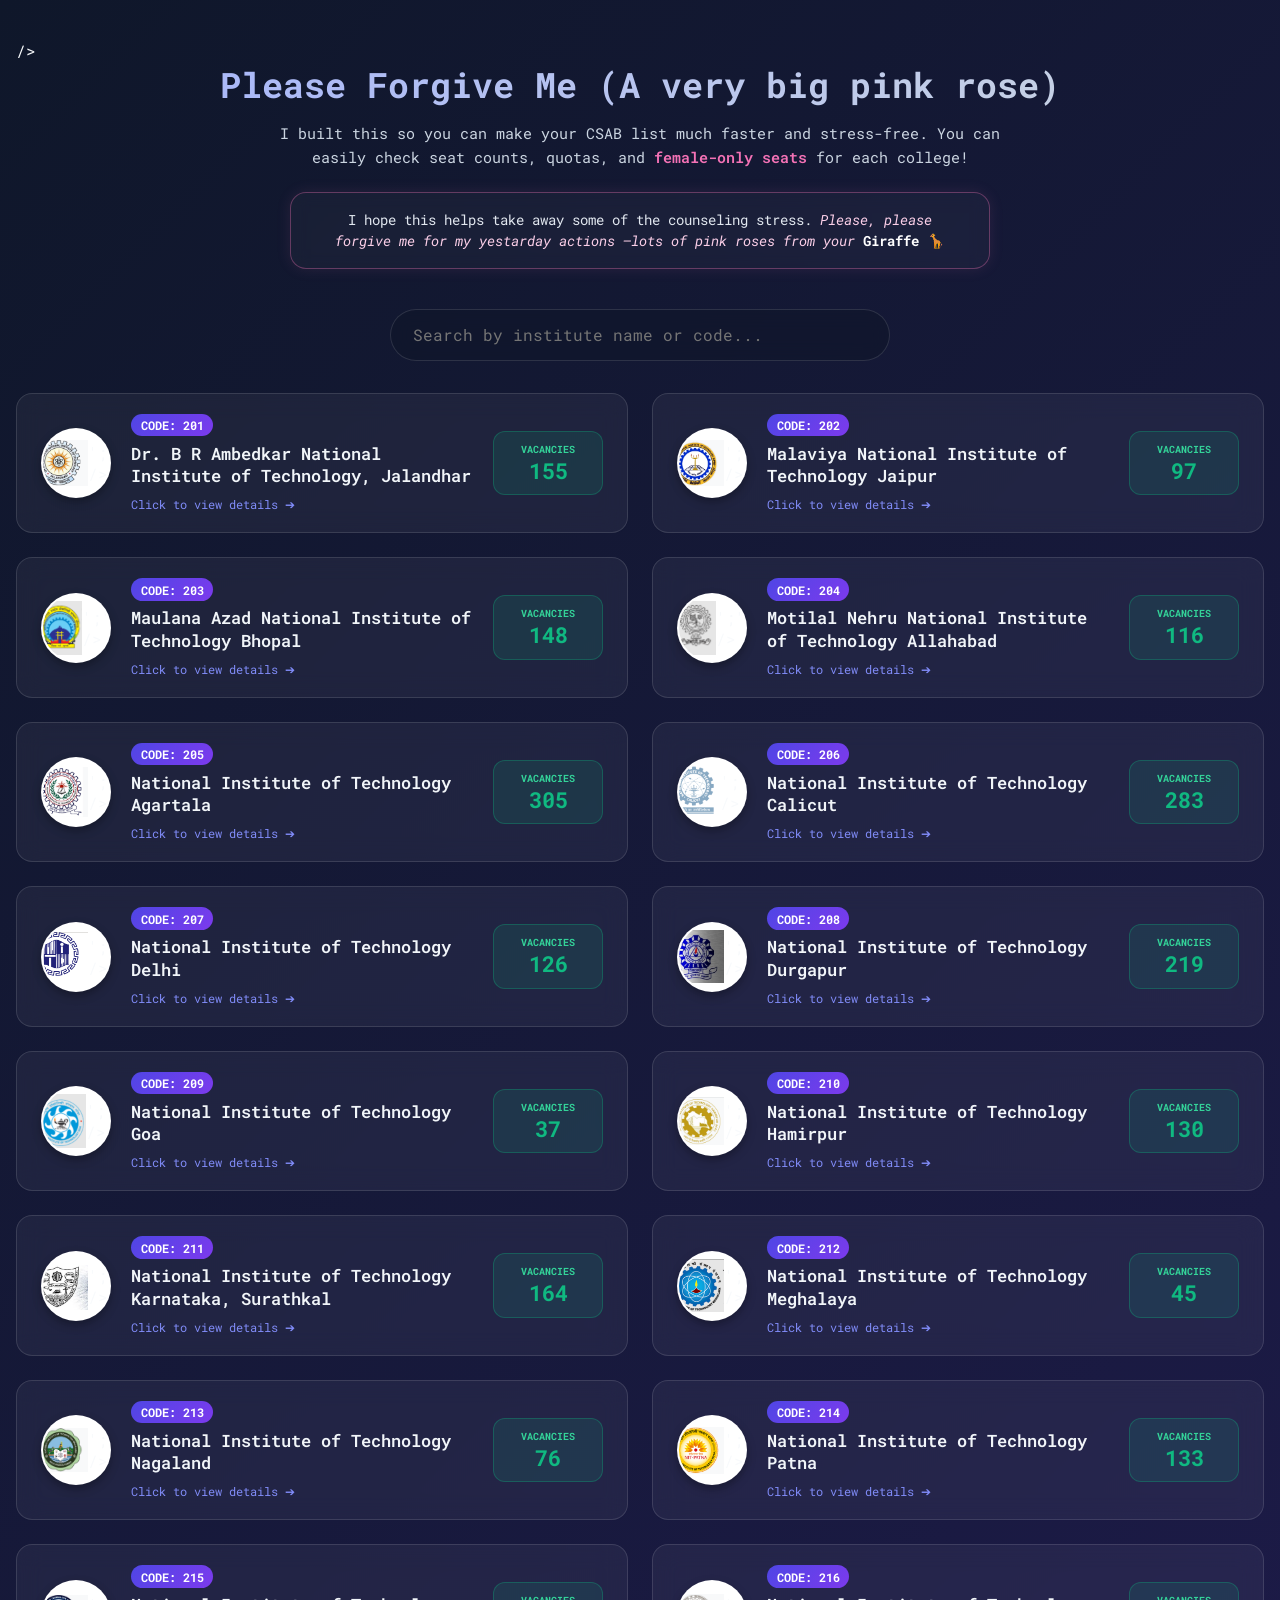
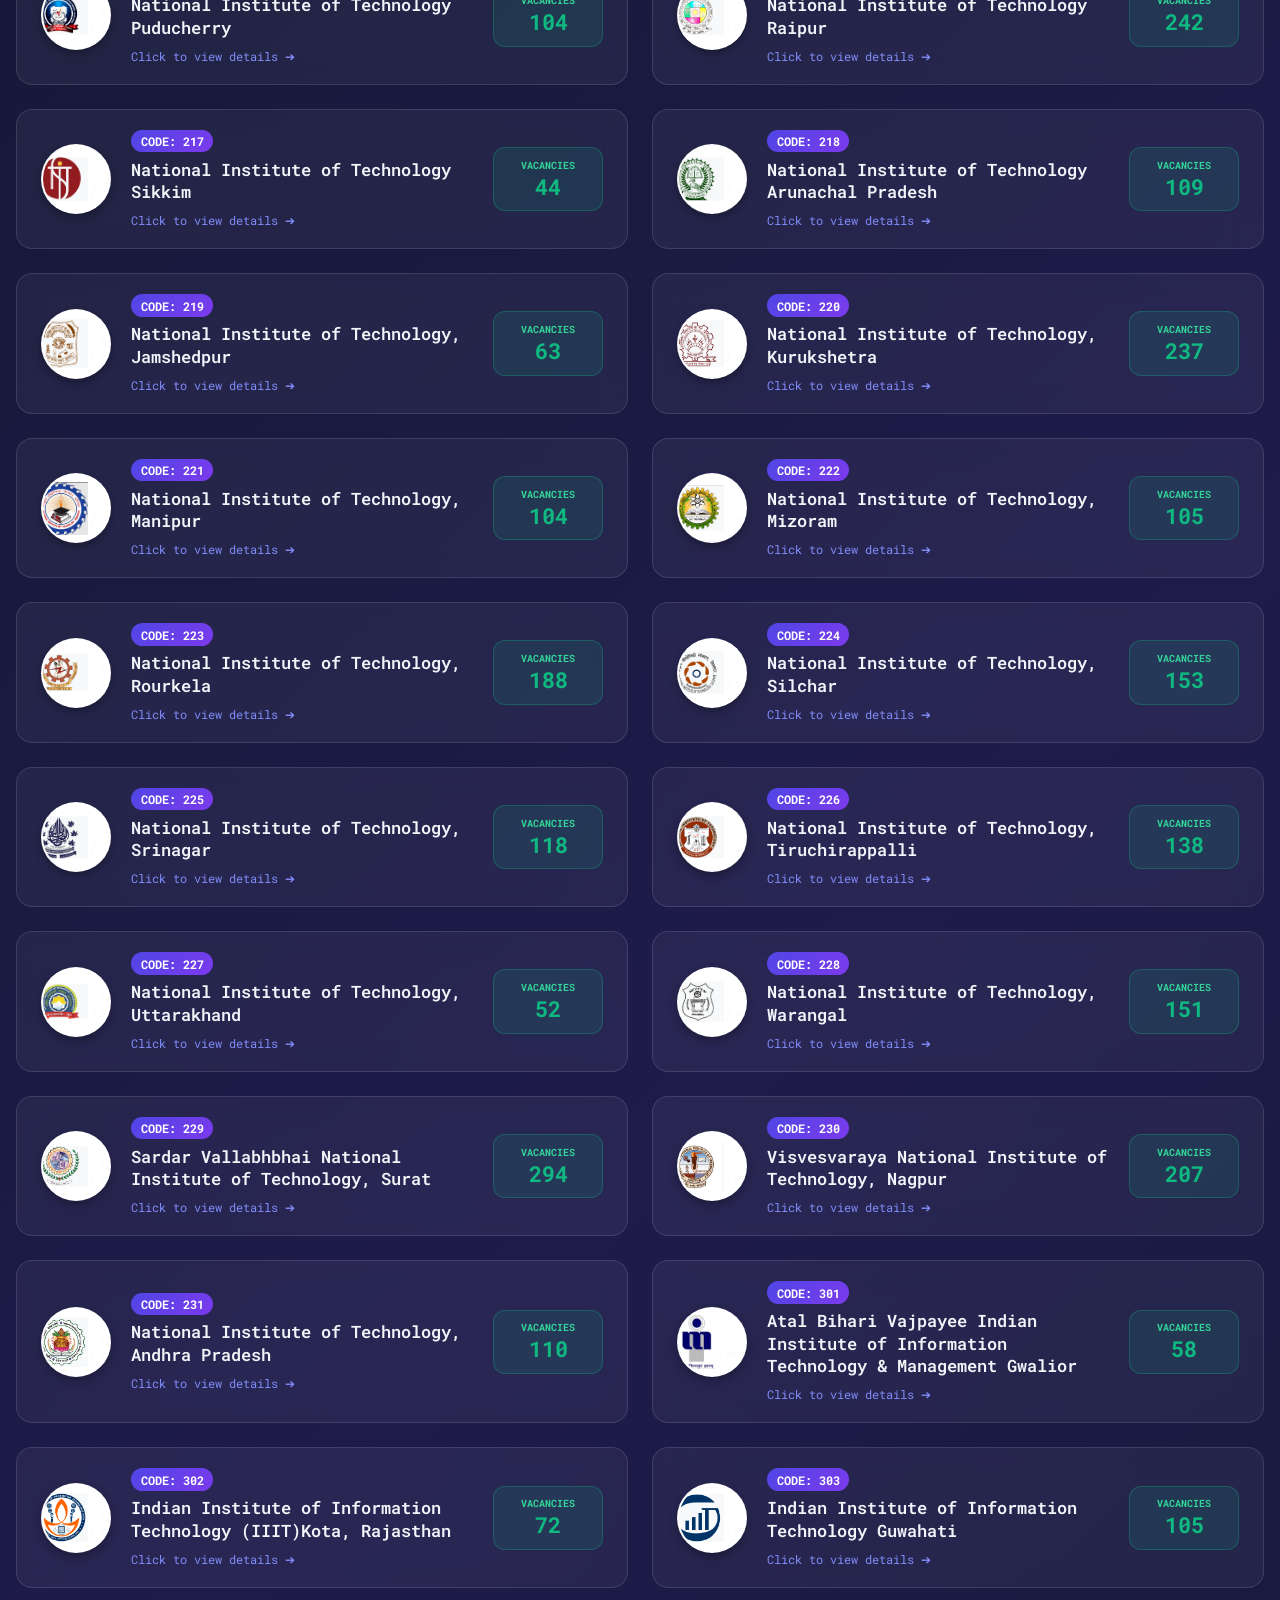
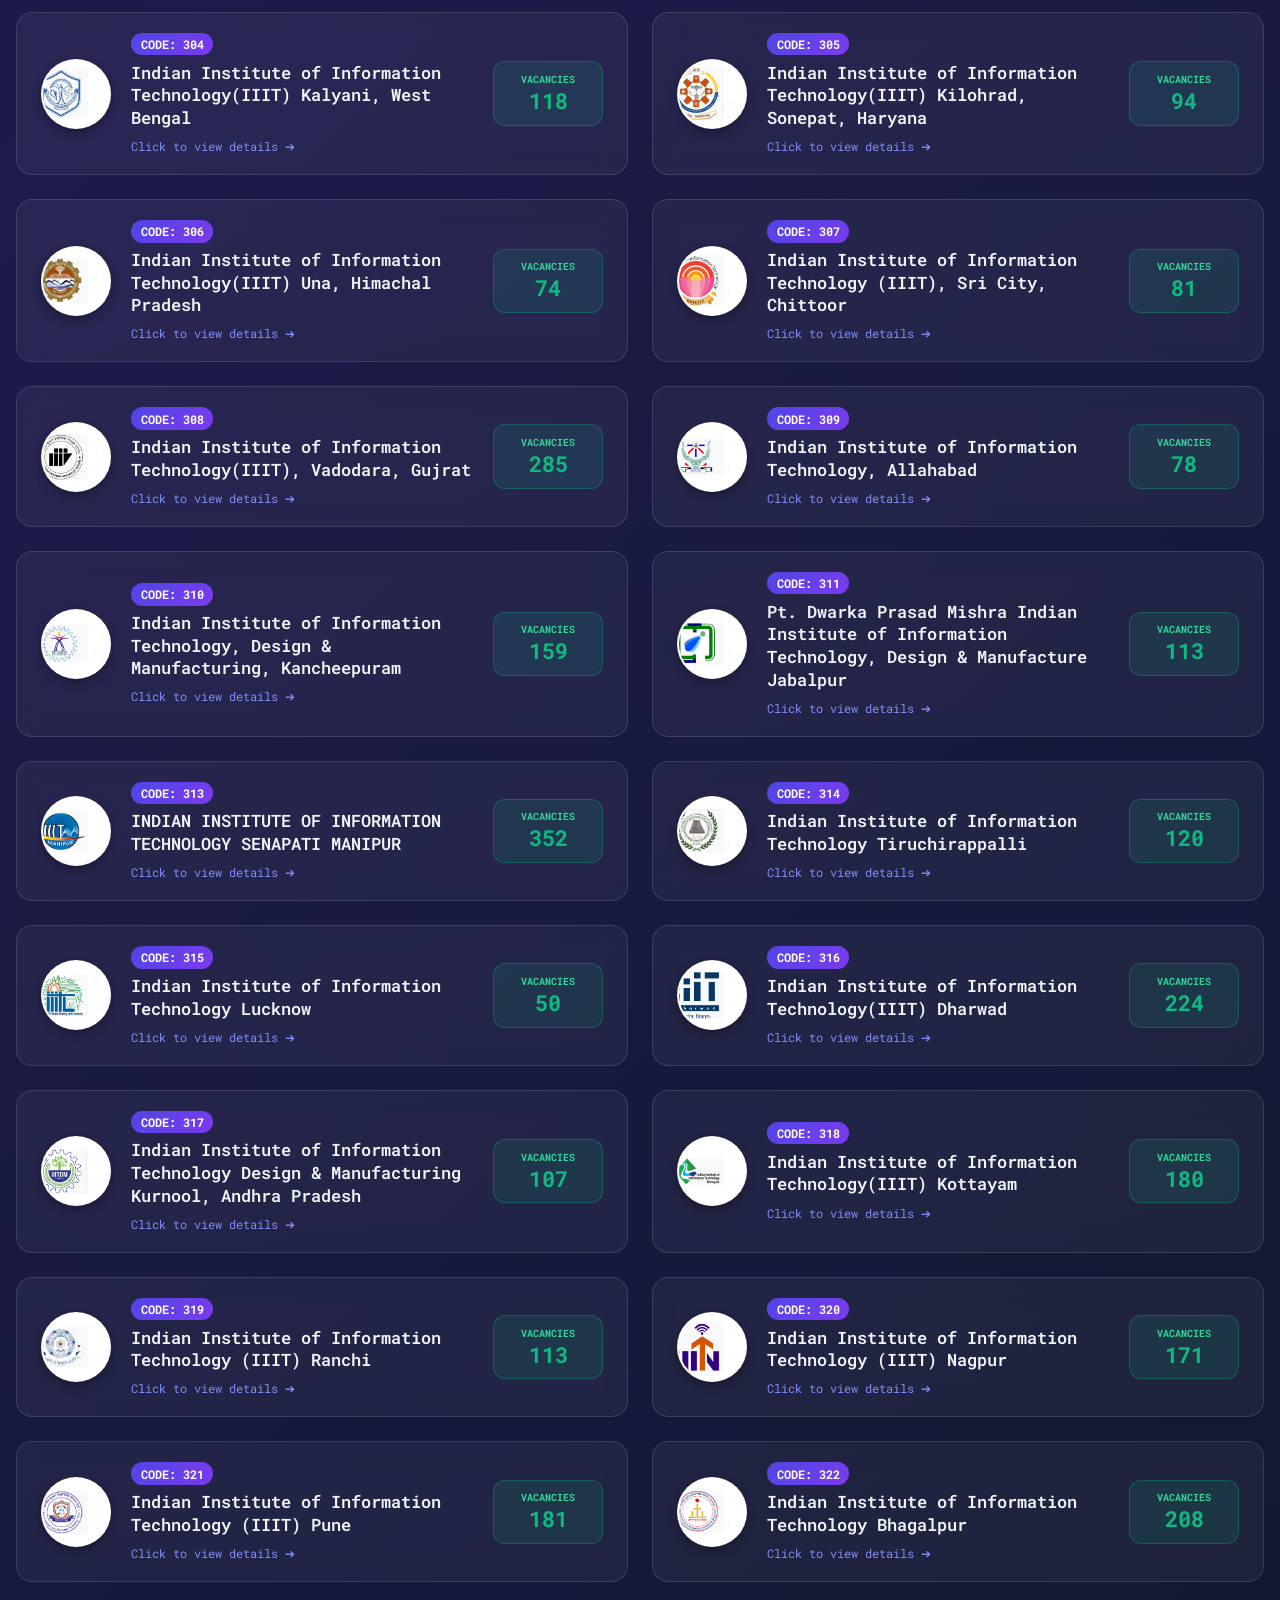
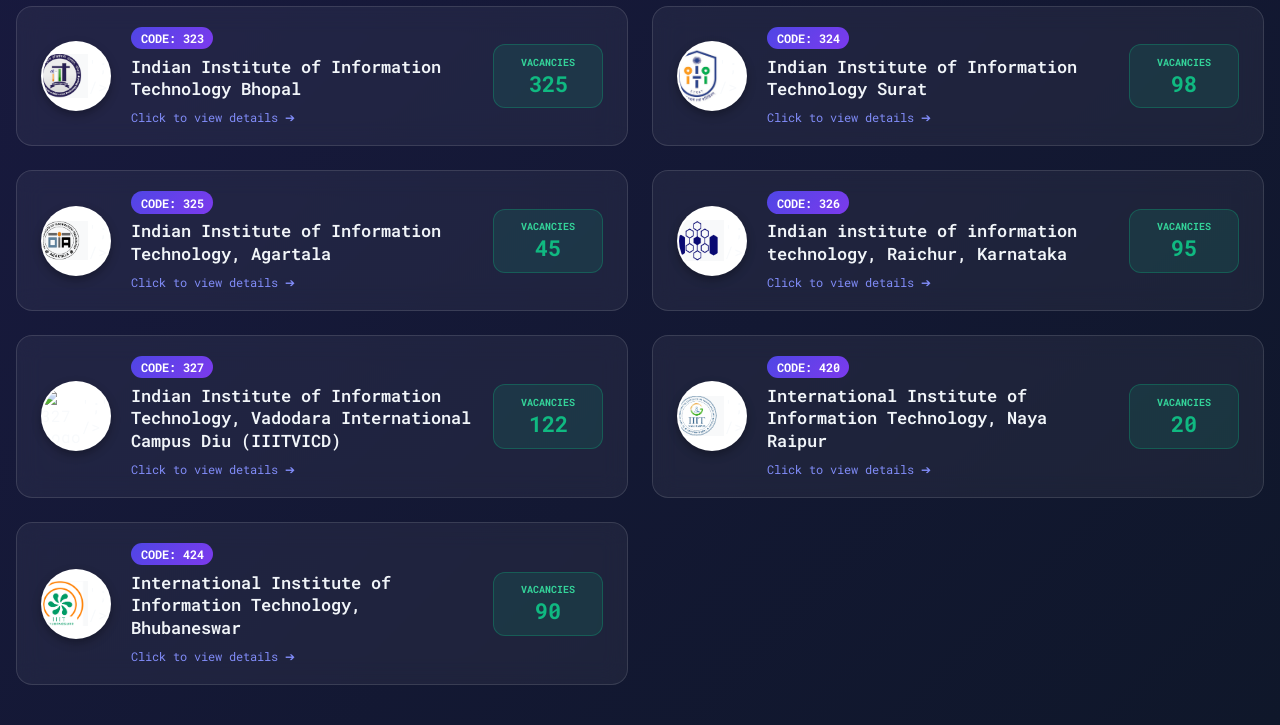
==== index.html @ 2b7773be "All done" ====
<!doctype html>
<html lang="en">
  <head>
    <meta charset="UTF-8" />
    <meta name="viewport" content="width=device-width, initial-scale=1.0" />
    <title>CSAB Vacancy Directory</title>
    <link rel="preconnect" href="https://fonts.googleapis.com" />
    <link rel="preconnect" href="https://fonts.gstatic.com" crossorigin />
    <link
      href="https://fonts.googleapis.com/css2?family=Roboto+Mono:ital,wght@0,100..700;1,100..700&display=swap"
      rel="stylesheet"
    />
    />
    <style>
      *,
      *::before,
      *::after {
        font-family: "Roboto Mono", monospace !important;
      }
      :root {
        --bg-gradient: linear-gradient(
          135deg,
          #0f172a 0%,
          #1e1b4b 50%,
          #0f172a 100%
        );
        --card-bg: rgba(255, 255, 255, 0.05);
        --card-border: rgba(255, 255, 255, 0.12);
        --accent-color: #6366f1;
        --accent-glow: rgba(99, 102, 241, 0.4);
        --text-main: #f8fafc;
        --text-muted: #94a3b8;
      }

      * {
        box-sizing: border-box;
        margin: 0;
        padding: 0;
        font-family: "Segoe UI", Tahoma, Geneva, Verdana, sans-serif;
      }

      body {
        background: var(--bg-gradient);
        color: var(--text-main);
        min-height: 100vh;
        padding: 2.5rem 1rem;
        font-family: "Roboto Mono", monospace !important;
      }

      .container {
        max-width: 1400px;
        margin: 0 auto;
      }

      header {
        text-align: center;
        margin-bottom: 2.5rem;
        padding: 0 1rem;
        font-family: "Roboto Mono", monospace;
      }

      header h1 {
        font-size: 2.2rem;
        font-weight: 700;
        background: linear-gradient(to right, #a5b4fc, #cbd5e1);
        -webkit-background-clip: text;
        -webkit-text-fill-color: transparent;
        margin-bottom: 0.8rem;
      }

      .apology-subtext {
        color: #cbd5e1;
        font-size: 0.95rem;
        max-width: 750px;
        margin: 0 auto 1.4rem auto;
        line-height: 1.6;
      }

      .apology-subtext strong {
        color: #f472b6; /* Pink highlighted text */
        font-weight: 600;
      }

      .personal-note {
        display: inline-block;
        background: rgba(255, 255, 255, 0.03);
        border: 1px solid rgba(244, 114, 182, 0.35); /* Subtle pink border */
        border-radius: 16px;
        padding: 1rem 1.8rem;
        max-width: 700px;
        backdrop-filter: blur(8px);
        box-shadow: 0 0 15px rgba(244, 114, 182, 0.1);
      }

      .personal-note p {
        color: #e2e8f0;
        font-size: 0.9rem;
        line-height: 1.5;
        margin: 0;
      }

      .personal-note em {
        font-style: italic;
        color: #fbcfe8;
      }

      .personal-note strong {
        font-style: normal;
        color: #ffffff;
        font-weight: 700;
      }

      header p {
        color: var(--text-muted);
        font-size: 1.1rem;
      }

      .controls {
        display: flex;
        justify-content: center;
        margin-bottom: 2rem;
      }

      .search-input {
        width: 100%;
        max-width: 500px;
        padding: 0.9rem 1.4rem;
        border-radius: 50px;
        border: 1px solid var(--card-border);
        background: rgba(15, 23, 42, 0.6);
        color: #fff;
        font-size: 1rem;
        outline: none;
        backdrop-filter: blur(10px);
        transition: all 0.3s ease;
      }

      .search-input:focus {
        border-color: var(--accent-color);
        box-shadow: 0 0 15px var(--accent-glow);
      }

      .card-grid {
        display: grid;
        grid-template-columns: repeat(2, 1fr);
        gap: 1.5rem;
      }

      @media (max-width: 900px) {
        .card-grid {
          grid-template-columns: 1fr;
        }
      }

      .institute-card {
        background: var(--card-bg);
        border: 1px solid var(--card-border);
        border-radius: 16px;
        padding: 1.25rem 1.5rem;
        backdrop-filter: blur(12px);
        display: flex;
        align-items: center;
        gap: 1.25rem;
        cursor: pointer;
        transition:
          transform 0.3s ease,
          box-shadow 0.3s ease,
          border-color 0.3s ease;
      }

      .institute-card:hover {
        transform: translateY(-4px);
        border-color: var(--accent-color);
        box-shadow:
          0 10px 25px rgba(0, 0, 0, 0.4),
          0 0 20px var(--accent-glow);
      }

      .logo-container {
        width: 70px;
        height: 70px;
        min-width: 70px;
        border-radius: 50%;
        background: #ffffff;
        border: 2px solid var(--card-border);
        display: flex;
        align-items: center;
        justify-content: center;
        padding: 6px;
        box-shadow: 0 4px 10px rgba(0, 0, 0, 0.3);
        overflow: hidden;
      }

      .logo-container img {
        max-width: 100%;
        max-height: 100%;
        object-fit: contain;
      }

      .card-info {
        flex-grow: 1;
        display: flex;
        flex-direction: column;
        gap: 0.4rem;
      }

      .code-badge {
        align-self: flex-start;
        background: linear-gradient(135deg, #4f46e5, #7c3aed);
        color: #fff;
        font-size: 0.75rem;
        font-weight: 700;
        padding: 0.2rem 0.6rem;
        border-radius: 20px;
      }

      .institute-name {
        font-size: 1.05rem;
        font-weight: 600;
        line-height: 1.35;
        color: #f1f5f9;
      }

      .click-hint {
        font-size: 0.75rem;
        color: #818cf8;
        margin-top: 2px;
      }

      .vacancy-box {
        min-width: 110px;
        background: rgba(16, 185, 129, 0.12);
        border: 1px solid rgba(16, 185, 129, 0.3);
        border-radius: 12px;
        padding: 0.6rem 0.8rem;
        display: flex;
        flex-direction: column;
        align-items: center;
        text-align: center;
      }

      .vacancy-label {
        font-size: 0.65rem;
        color: #34d399;
        text-transform: uppercase;
        font-weight: 700;
      }

      .vacancy-count {
        font-size: 1.4rem;
        font-weight: 800;
        color: #10b981;
      }

      /* Modal Styling */
      .modal-overlay {
        position: fixed;
        top: 0;
        left: 0;
        width: 100%;
        height: 100%;
        background: rgba(15, 23, 42, 0.85);
        backdrop-filter: blur(8px);
        display: none;
        justify-content: center;
        align-items: center;
        z-index: 1000;
        padding: 1rem;
      }

      .modal-content {
        background: #1e1b4b;
        border: 1px solid var(--card-border);
        border-radius: 20px;
        width: 100%;
        max-width: 900px;
        max-height: 85vh;
        display: flex;
        flex-direction: column;
        box-shadow: 0 25px 50px -12px rgba(0, 0, 0, 0.7);
        animation: zoomIn 0.3s ease-out;
      }

      .modal-header {
        padding: 1.5rem;
        border-bottom: 1px solid var(--card-border);
        display: flex;
        align-items: center;
        gap: 1.2rem;
        position: relative;
      }

      .close-btn {
        position: absolute;
        top: 1.2rem;
        right: 1.5rem;
        background: rgba(255, 255, 255, 0.1);
        border: none;
        color: #fff;
        font-size: 1.5rem;
        width: 36px;
        height: 36px;
        border-radius: 50%;
        cursor: pointer;
        display: flex;
        align-items: center;
        justify-content: center;
        transition: 0.2s ease;
      }

      .close-btn:hover {
        background: rgba(239, 68, 68, 0.6);
      }

      .modal-body {
        padding: 1.5rem;
        overflow-y: auto;
      }

      /* State / Quota Titles */
      .state-section {
        margin-bottom: 2rem;
      }

      .state-title {
        font-size: 1.1rem;
        font-weight: 700;
        padding: 0.4rem 0.8rem;
        border-radius: 8px;
        display: inline-block;
        margin-bottom: 1rem;
      }

      .hs-title {
        background: rgba(99, 102, 241, 0.2);
        color: #a5b4fc;
        border: 1px solid rgba(99, 102, 241, 0.4);
      }

      .os-title {
        background: rgba(56, 189, 248, 0.2);
        color: #38bdf8;
        border: 1px solid rgba(56, 189, 248, 0.4);
      }

      .ai-title {
        background: rgba(236, 72, 153, 0.2);
        color: #f472b6;
        border: 1px solid rgba(236, 72, 153, 0.4);
      }

      .branch-card {
        background: rgba(255, 255, 255, 0.03);
        border: 1px solid rgba(255, 255, 255, 0.08);
        border-radius: 12px;
        margin-bottom: 1rem;
        padding: 1rem;
      }

      .branch-name {
        font-weight: 600;
        font-size: 1rem;
        color: #f8fafc;
        margin-bottom: 0.8rem;
        border-bottom: 1px dashed rgba(255, 255, 255, 0.1);
        padding-bottom: 0.4rem;
      }

      .pool-block {
        margin-top: 0.6rem;
      }

      .pool-title {
        font-size: 0.8rem;
        font-weight: 700;
        color: #cbd5e1;
        margin-bottom: 0.4rem;
        text-transform: uppercase;
        letter-spacing: 0.5px;
      }

      .category-grid {
        display: grid;
        grid-template-columns: repeat(auto-fill, minmax(130px, 1fr));
        gap: 0.6rem;
        margin-bottom: 0.8rem;
      }

      .cat-badge {
        background: rgba(0, 0, 0, 0.3);
        border: 1px solid var(--card-border);
        border-radius: 8px;
        padding: 0.4rem 0.6rem;
        display: flex;
        justify-content: space-between;
        align-items: center;
      }

      .cat-name {
        font-size: 0.75rem;
        color: var(--text-muted);
      }

      .cat-val {
        font-weight: 700;
        font-size: 0.9rem;
        color: #34d399;
      }

      .status-msg {
        text-align: center;
        font-size: 1.2rem;
        color: var(--text-muted);
        margin-top: 3rem;
      }

      @keyframes zoomIn {
        from {
          transform: scale(0.9);
          opacity: 0;
        }
        to {
          transform: scale(1);
          opacity: 1;
        }
      }
    </style>
  </head>
  <body>
    <div class="container">
      <header>
        <h1>Please Forgive Me (A very big pink rose)</h1>
        <p class="apology-subtext">
          I built this so you can make your CSAB list much faster and
          stress-free. You can easily check seat counts, quotas, and
          <strong>female-only seats</strong> for each college!
        </p>

        <div class="personal-note">
          <p>
            I hope this helps take away some of the counseling stress.
            <em
              >Please, please forgive me for my yestarday actions —lots of pink roses from
              your <strong>Giraffe 🦒</strong></em
            >
          </p>
        </div>
      </header>

      <div class="controls">
        <input
          type="text"
          id="searchInput"
          class="search-input"
          placeholder="Search by institute name or code..."
        />
      </div>

      <div id="cardGrid" class="card-grid"></div>
      <div id="statusMessage" class="status-msg">Loading JSON Data...</div>
    </div>

    <!-- Modal Window -->
    <div id="detailsModal" class="modal-overlay">
      <div class="modal-content">
        <div class="modal-header">
          <div class="logo-container">
            <img id="modalLogo" src="" alt="Logo" />
          </div>
          <div>
            <span id="modalCode" class="code-badge"></span>
            <h2
              id="modalTitle"
              class="institute-name"
              style="font-size: 1.2rem; margin-top: 4px"
            ></h2>
          </div>
          <button class="close-btn" onclick="closeModal()">&times;</button>
        </div>
        <div id="modalBody" class="modal-body"></div>
      </div>
    </div>

    <script>
      // Logo Path Base Folder
      const LOGO_BASE_PATH = "/images/logos/";

      const targetCodes = new Set([
        "301",
        "302",
        "303",
        "304",
        "305",
        "306",
        "307",
        "308",
        "309",
        "310",
        "311",
        "313",
        "314",
        "315",
        "316",
        "317",
        "318",
        "319",
        "320",
        "321",
        "322",
        "323",
        "324",
        "325",
        "326",
        "327",
        "420",
        "424",
        "201",
        "202",
        "203",
        "204",
        "205",
        "206",
        "207",
        "208",
        "209",
        "210",
        "211",
        "212",
        "213",
        "214",
        "215",
        "216",
        "217",
        "218",
        "219",
        "220",
        "221",
        "222",
        "223",
        "224",
        "225",
        "226",
        "227",
        "228",
        "229",
        "230",
        "231",
      ]);

      const fallbackLogo = `data:image/svg+xml;utf8,<svg xmlns="http://www.w3.org/2000/svg" fill="none" viewBox="0 0 24 24" stroke="%2394a3b8"><path stroke-linecap="round" stroke-linejoin="round" stroke-width="1.5" d="M12 21v-8.25M15.75 21v-8.25M8.25 21v-8.25M3 9l9-6 9 6m-1.5 12V10.5M4.5 21V10.5" /></svg>`;

      let aggregatedInstitutes = new Map();

      async function loadCSABData() {
        const statusMsg = document.getElementById("statusMessage");
        try {
          const response = await fetch("csabdetails.json");
          if (!response.ok)
            throw new Error(`HTTP error! status: ${response.status}`);

          const rawData = await response.json();
          processCSABData(rawData);

          statusMsg.style.display = "none";
          renderCards(Array.from(aggregatedInstitutes.values()));
        } catch (error) {
          console.error("Error loading JSON:", error);
          statusMsg.innerText =
            "Error loading CSAB details JSON file. Make sure 'csabdetails.json' exists in your folder.";
        }
      }

      function processCSABData(data) {
        data.forEach((item) => {
          const code = String(item["Institute Code"]).trim();
          const quota = String(item["Quota"]).trim().toUpperCase();

          // INCLUDES: HS (Home State), OS (Other State), and AI (All India for IIITs)
          if (
            targetCodes.has(code) &&
            (quota === "HS" || quota === "OS" || quota === "AI")
          ) {
            if (!aggregatedInstitutes.has(code)) {
              aggregatedInstitutes.set(code, {
                code: code,
                name: item["Institute Name"],
                totalVacancies: 0,
                quotaData: {
                  HS: {},
                  OS: {},
                  AI: {},
                },
              });
            }

            const inst = aggregatedInstitutes.get(code);
            const vacancy = parseInt(item["Vacancy"], 10) || 0;
            const branch = item["Program Name"];
            const pool =
              item["Seat Pool"] || item["Gender"] || "Gender-Neutral";
            const category = item["Category"];

            inst.totalVacancies += vacancy;

            // Grouping structure: Quota -> Branch -> Pool -> Category
            if (!inst.quotaData[quota][branch]) {
              inst.quotaData[quota][branch] = {};
            }
            if (!inst.quotaData[quota][branch][pool]) {
              inst.quotaData[quota][branch][pool] = {};
            }
            if (!inst.quotaData[quota][branch][pool][category]) {
              inst.quotaData[quota][branch][pool][category] = 0;
            }

            inst.quotaData[quota][branch][pool][category] += vacancy;
          }
        });
      }

      function renderCards(institutes) {
        const grid = document.getElementById("cardGrid");
        grid.innerHTML = "";

        if (institutes.length === 0) {
          grid.innerHTML = `<div style="grid-column: 1/-1; text-align:center; color: var(--text-muted);">No matching institutes found.</div>`;
          return;
        }

        institutes.forEach((inst) => {
          const card = document.createElement("div");
          card.className = "institute-card";
          card.onclick = () => openModal(inst.code);

          const logoPath = `${LOGO_BASE_PATH}${inst.code}.png`;

          card.innerHTML = `
          <div class="logo-container">
            <img src="${logoPath}" alt="${inst.code} Logo" onerror="this.onerror=null; this.src='${fallbackLogo}';" />
          </div>
          <div class="card-info">
            <span class="code-badge">CODE: ${inst.code}</span>
            <div class="institute-name">${inst.name}</div>
            <span class="click-hint">Click to view details ➔</span>
          </div>
          <div class="vacancy-box">
            <span class="vacancy-label">Vacancies</span>
            <span class="vacancy-count">${inst.totalVacancies}</span>
          </div>
        `;

          grid.appendChild(card);
        });
      }

      function openModal(code) {
        const inst = aggregatedInstitutes.get(code);
        if (!inst) return;

        document.getElementById("modalTitle").innerText = inst.name;
        document.getElementById("modalCode").innerText = `CODE: ${inst.code}`;

        const logoImg = document.getElementById("modalLogo");
        logoImg.src = `${LOGO_BASE_PATH}${inst.code}.png`;
        logoImg.onerror = function () {
          this.src = fallbackLogo;
        };

        const body = document.getElementById("modalBody");
        body.innerHTML = "";

        // 1. Home State (HS) Seats First
        renderQuotaSection(
          body,
          "Home State (HS)",
          inst.quotaData.HS,
          "hs-title",
        );

        // 2. Other State (OS) Seats Second
        renderQuotaSection(
          body,
          "Other State (OS)",
          inst.quotaData.OS,
          "os-title",
        );

        // 3. All India (AI) Seats (For IIITs)
        renderQuotaSection(
          body,
          "All India (AI Quota)",
          inst.quotaData.AI,
          "ai-title",
        );

        document.getElementById("detailsModal").style.display = "flex";
      }

      function renderQuotaSection(
        container,
        titleText,
        branchesObj,
        titleClass,
      ) {
        const branches = Object.keys(branchesObj);
        if (branches.length === 0) return;

        const section = document.createElement("div");
        section.className = "state-section";

        let sectionHTML = `<div class="state-title ${titleClass}">${titleText}</div>`;

        branches.forEach((branch) => {
          sectionHTML += `<div class="branch-card">`;
          sectionHTML += `<div class="branch-name">${branch}</div>`;

          const poolsObj = branchesObj[branch];
          for (const [poolName, categoriesObj] of Object.entries(poolsObj)) {
            sectionHTML += `<div class="pool-block">`;
            sectionHTML += `<div class="pool-title">Pool: ${poolName}</div>`;
            sectionHTML += `<div class="category-grid">`;

            for (const [cat, count] of Object.entries(categoriesObj)) {
              sectionHTML += `
              <div class="cat-badge">
                <span class="cat-name">${cat}</span>
                <span class="cat-val">${count}</span>
              </div>
            `;
            }
            sectionHTML += `</div></div>`;
          }

          sectionHTML += `</div>`;
        });

        section.innerHTML = sectionHTML;
        container.appendChild(section);
      }

      function closeModal() {
        document.getElementById("detailsModal").style.display = "none";
      }

      window.onclick = function (event) {
        const modal = document.getElementById("detailsModal");
        if (event.target === modal) {
          closeModal();
        }
      };

      document.getElementById("searchInput").addEventListener("input", (e) => {
        const query = e.target.value.toLowerCase().trim();
        const filtered = Array.from(aggregatedInstitutes.values()).filter(
          (inst) =>
            inst.name.toLowerCase().includes(query) ||
            inst.code.toLowerCase().includes(query),
        );
        renderCards(filtered);
      });

      window.addEventListener("DOMContentLoaded", loadCSABData);
    </script>
  </body>
</html>
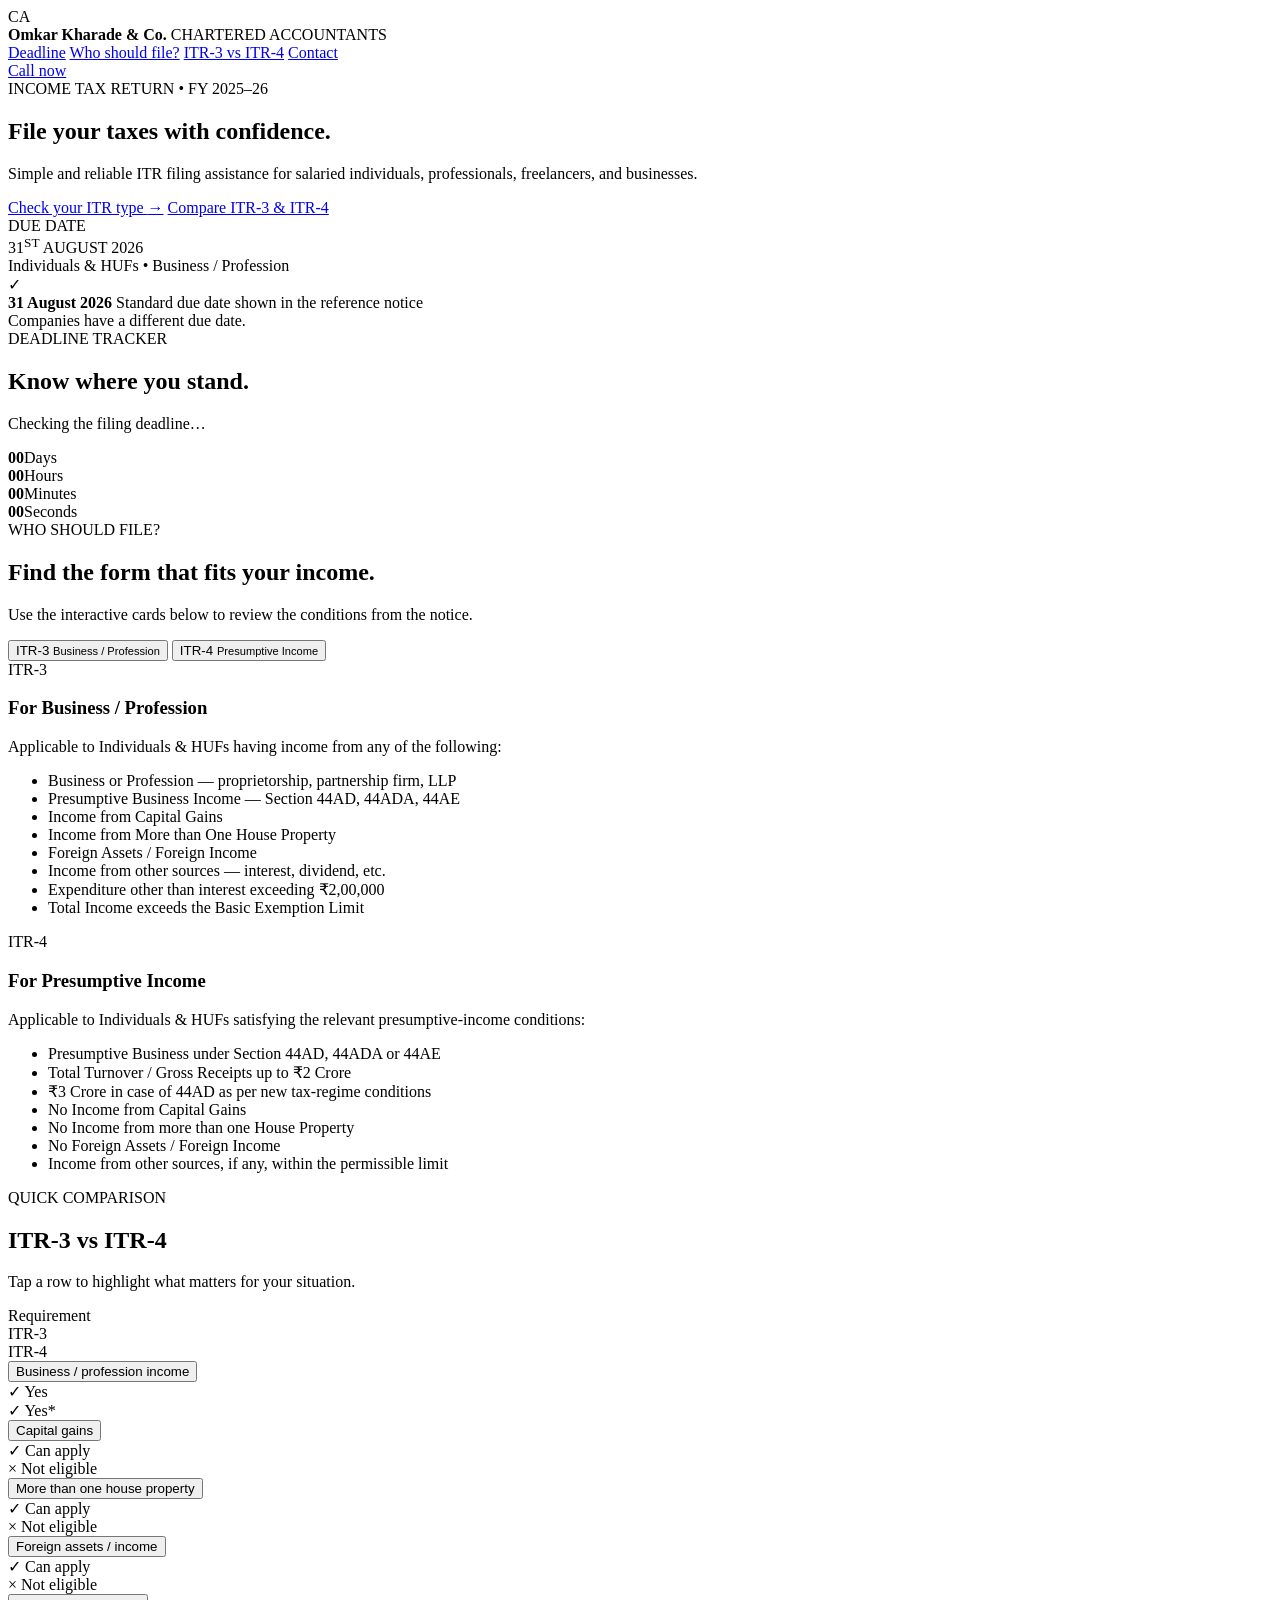
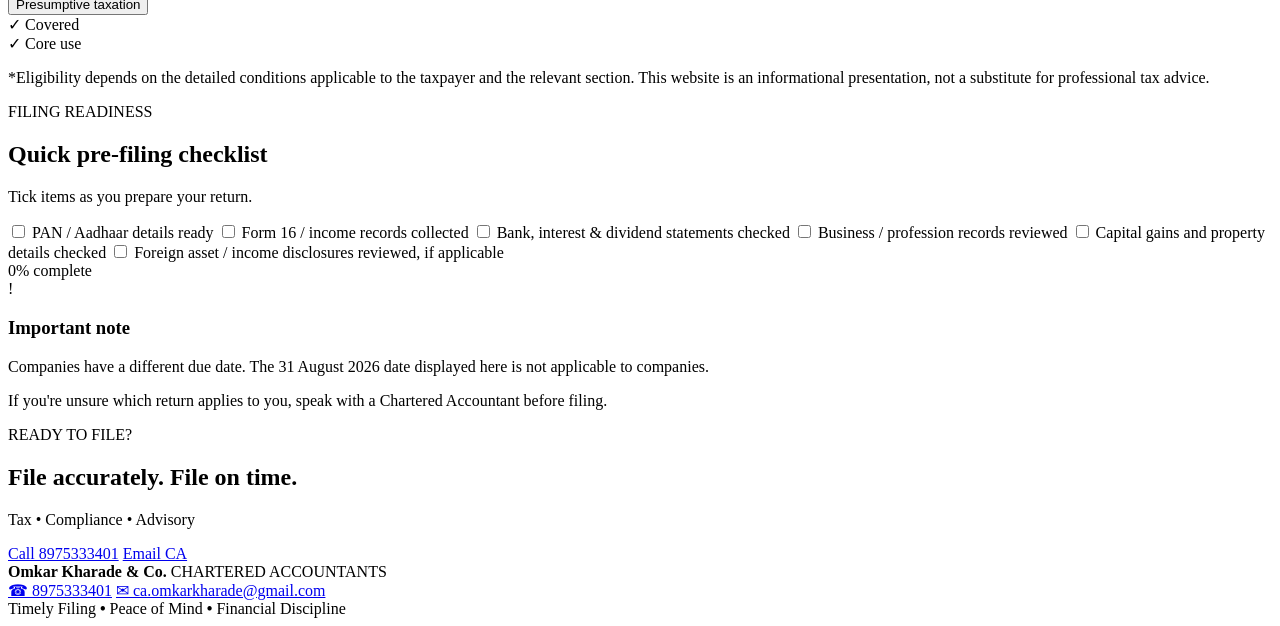
==== commit 872bd3b5: "random" ====
--- a/index.html
+++ b/index.html
@@ -1,765 +1,214 @@
-<!doctype html>
+<!DOCTYPE html>
 <html lang="en">
-  <head>
-    <meta charset="UTF-8" />
-    <meta name="viewport" content="width=device-width, initial-scale=1.0" />
-    <title>CSAB Vacancy Directory</title>
-    <link rel="preconnect" href="https://fonts.googleapis.com" />
-    <link rel="preconnect" href="https://fonts.gstatic.com" crossorigin />
-    <link
-      href="https://fonts.googleapis.com/css2?family=Roboto+Mono:ital,wght@0,100..700;1,100..700&display=swap"
-      rel="stylesheet"
-    />
-    />
-    <style>
-      *,
-      *::before,
-      *::after {
-        font-family: "Roboto Mono", monospace !important;
-      }
-      :root {
-        --bg-gradient: linear-gradient(
-          135deg,
-          #0f172a 0%,
-          #1e1b4b 50%,
-          #0f172a 100%
-        );
-        --card-bg: rgba(255, 255, 255, 0.05);
-        --card-border: rgba(255, 255, 255, 0.12);
-        --accent-color: #6366f1;
-        --accent-glow: rgba(99, 102, 241, 0.4);
-        --text-main: #f8fafc;
-        --text-muted: #94a3b8;
-      }
-
-      * {
-        box-sizing: border-box;
-        margin: 0;
-        padding: 0;
-        font-family: "Segoe UI", Tahoma, Geneva, Verdana, sans-serif;
-      }
-
-      body {
-        background: var(--bg-gradient);
-        color: var(--text-main);
-        min-height: 100vh;
-        padding: 2.5rem 1rem;
-        font-family: "Roboto Mono", monospace !important;
-      }
-
-      .container {
-        max-width: 1400px;
-        margin: 0 auto;
-      }
-
-      header {
-        text-align: center;
-        margin-bottom: 2.5rem;
-        padding: 0 1rem;
-        font-family: "Roboto Mono", monospace;
-      }
-
-      header h1 {
-        font-size: 2.2rem;
-        font-weight: 700;
-        background: linear-gradient(to right, #a5b4fc, #cbd5e1);
-        -webkit-background-clip: text;
-        -webkit-text-fill-color: transparent;
-        margin-bottom: 0.8rem;
-      }
-
-      .apology-subtext {
-        color: #cbd5e1;
-        font-size: 0.95rem;
-        max-width: 750px;
-        margin: 0 auto 1.4rem auto;
-        line-height: 1.6;
-      }
-
-      .apology-subtext strong {
-        color: #f472b6; /* Pink highlighted text */
-        font-weight: 600;
-      }
-
-      .personal-note {
-        display: inline-block;
-        background: rgba(255, 255, 255, 0.03);
-        border: 1px solid rgba(244, 114, 182, 0.35); /* Subtle pink border */
-        border-radius: 16px;
-        padding: 1rem 1.8rem;
-        max-width: 700px;
-        backdrop-filter: blur(8px);
-        box-shadow: 0 0 15px rgba(244, 114, 182, 0.1);
-      }
-
-      .personal-note p {
-        color: #e2e8f0;
-        font-size: 0.9rem;
-        line-height: 1.5;
-        margin: 0;
-      }
-
-      .personal-note em {
-        font-style: italic;
-        color: #fbcfe8;
-      }
-
-      .personal-note strong {
-        font-style: normal;
-        color: #ffffff;
-        font-weight: 700;
-      }
-
-      header p {
-        color: var(--text-muted);
-        font-size: 1.1rem;
-      }
-
-      .controls {
-        display: flex;
-        justify-content: center;
-        margin-bottom: 2rem;
-      }
-
-      .search-input {
-        width: 100%;
-        max-width: 500px;
-        padding: 0.9rem 1.4rem;
-        border-radius: 50px;
-        border: 1px solid var(--card-border);
-        background: rgba(15, 23, 42, 0.6);
-        color: #fff;
-        font-size: 1rem;
-        outline: none;
-        backdrop-filter: blur(10px);
-        transition: all 0.3s ease;
-      }
-
-      .search-input:focus {
-        border-color: var(--accent-color);
-        box-shadow: 0 0 15px var(--accent-glow);
-      }
-
-      .card-grid {
-        display: grid;
-        grid-template-columns: repeat(2, 1fr);
-        gap: 1.5rem;
-      }
-
-      @media (max-width: 900px) {
-        .card-grid {
-          grid-template-columns: 1fr;
-        }
-      }
-
-      .institute-card {
-        background: var(--card-bg);
-        border: 1px solid var(--card-border);
-        border-radius: 16px;
-        padding: 1.25rem 1.5rem;
-        backdrop-filter: blur(12px);
-        display: flex;
-        align-items: center;
-        gap: 1.25rem;
-        cursor: pointer;
-        transition:
-          transform 0.3s ease,
-          box-shadow 0.3s ease,
-          border-color 0.3s ease;
-      }
-
-      .institute-card:hover {
-        transform: translateY(-4px);
-        border-color: var(--accent-color);
-        box-shadow:
-          0 10px 25px rgba(0, 0, 0, 0.4),
-          0 0 20px var(--accent-glow);
-      }
-
-      .logo-container {
-        width: 70px;
-        height: 70px;
-        min-width: 70px;
-        border-radius: 50%;
-        background: #ffffff;
-        border: 2px solid var(--card-border);
-        display: flex;
-        align-items: center;
-        justify-content: center;
-        padding: 6px;
-        box-shadow: 0 4px 10px rgba(0, 0, 0, 0.3);
-        overflow: hidden;
-      }
-
-      .logo-container img {
-        max-width: 100%;
-        max-height: 100%;
-        object-fit: contain;
-      }
-
-      .card-info {
-        flex-grow: 1;
-        display: flex;
-        flex-direction: column;
-        gap: 0.4rem;
-      }
-
-      .code-badge {
-        align-self: flex-start;
-        background: linear-gradient(135deg, #4f46e5, #7c3aed);
-        color: #fff;
-        font-size: 0.75rem;
-        font-weight: 700;
-        padding: 0.2rem 0.6rem;
-        border-radius: 20px;
-      }
-
-      .institute-name {
-        font-size: 1.05rem;
-        font-weight: 600;
-        line-height: 1.35;
-        color: #f1f5f9;
-      }
-
-      .click-hint {
-        font-size: 0.75rem;
-        color: #818cf8;
-        margin-top: 2px;
-      }
-
-      .vacancy-box {
-        min-width: 110px;
-        background: rgba(16, 185, 129, 0.12);
-        border: 1px solid rgba(16, 185, 129, 0.3);
-        border-radius: 12px;
-        padding: 0.6rem 0.8rem;
-        display: flex;
-        flex-direction: column;
-        align-items: center;
-        text-align: center;
-      }
-
-      .vacancy-label {
-        font-size: 0.65rem;
-        color: #34d399;
-        text-transform: uppercase;
-        font-weight: 700;
-      }
-
-      .vacancy-count {
-        font-size: 1.4rem;
-        font-weight: 800;
-        color: #10b981;
-      }
-
-      /* Modal Styling */
-      .modal-overlay {
-        position: fixed;
-        top: 0;
-        left: 0;
-        width: 100%;
-        height: 100%;
-        background: rgba(15, 23, 42, 0.85);
-        backdrop-filter: blur(8px);
-        display: none;
-        justify-content: center;
-        align-items: center;
-        z-index: 1000;
-        padding: 1rem;
-      }
-
-      .modal-content {
-        background: #1e1b4b;
-        border: 1px solid var(--card-border);
-        border-radius: 20px;
-        width: 100%;
-        max-width: 900px;
-        max-height: 85vh;
-        display: flex;
-        flex-direction: column;
-        box-shadow: 0 25px 50px -12px rgba(0, 0, 0, 0.7);
-        animation: zoomIn 0.3s ease-out;
-      }
-
-      .modal-header {
-        padding: 1.5rem;
-        border-bottom: 1px solid var(--card-border);
-        display: flex;
-        align-items: center;
-        gap: 1.2rem;
-        position: relative;
-      }
-
-      .close-btn {
-        position: absolute;
-        top: 1.2rem;
-        right: 1.5rem;
-        background: rgba(255, 255, 255, 0.1);
-        border: none;
-        color: #fff;
-        font-size: 1.5rem;
-        width: 36px;
-        height: 36px;
-        border-radius: 50%;
-        cursor: pointer;
-        display: flex;
-        align-items: center;
-        justify-content: center;
-        transition: 0.2s ease;
-      }
-
-      .close-btn:hover {
-        background: rgba(239, 68, 68, 0.6);
-      }
-
-      .modal-body {
-        padding: 1.5rem;
-        overflow-y: auto;
-      }
-
-      /* State / Quota Titles */
-      .state-section {
-        margin-bottom: 2rem;
-      }
-
-      .state-title {
-        font-size: 1.1rem;
-        font-weight: 700;
-        padding: 0.4rem 0.8rem;
-        border-radius: 8px;
-        display: inline-block;
-        margin-bottom: 1rem;
-      }
-
-      .hs-title {
-        background: rgba(99, 102, 241, 0.2);
-        color: #a5b4fc;
-        border: 1px solid rgba(99, 102, 241, 0.4);
-      }
-
-      .os-title {
-        background: rgba(56, 189, 248, 0.2);
-        color: #38bdf8;
-        border: 1px solid rgba(56, 189, 248, 0.4);
-      }
-
-      .ai-title {
-        background: rgba(236, 72, 153, 0.2);
-        color: #f472b6;
-        border: 1px solid rgba(236, 72, 153, 0.4);
-      }
-
-      .branch-card {
-        background: rgba(255, 255, 255, 0.03);
-        border: 1px solid rgba(255, 255, 255, 0.08);
-        border-radius: 12px;
-        margin-bottom: 1rem;
-        padding: 1rem;
-      }
-
-      .branch-name {
-        font-weight: 600;
-        font-size: 1rem;
-        color: #f8fafc;
-        margin-bottom: 0.8rem;
-        border-bottom: 1px dashed rgba(255, 255, 255, 0.1);
-        padding-bottom: 0.4rem;
-      }
-
-      .pool-block {
-        margin-top: 0.6rem;
-      }
-
-      .pool-title {
-        font-size: 0.8rem;
-        font-weight: 700;
-        color: #cbd5e1;
-        margin-bottom: 0.4rem;
-        text-transform: uppercase;
-        letter-spacing: 0.5px;
-      }
-
-      .category-grid {
-        display: grid;
-        grid-template-columns: repeat(auto-fill, minmax(130px, 1fr));
-        gap: 0.6rem;
-        margin-bottom: 0.8rem;
-      }
-
-      .cat-badge {
-        background: rgba(0, 0, 0, 0.3);
-        border: 1px solid var(--card-border);
-        border-radius: 8px;
-        padding: 0.4rem 0.6rem;
-        display: flex;
-        justify-content: space-between;
-        align-items: center;
-      }
-
-      .cat-name {
-        font-size: 0.75rem;
-        color: var(--text-muted);
-      }
-
-      .cat-val {
-        font-weight: 700;
-        font-size: 0.9rem;
-        color: #34d399;
-      }
-
-      .status-msg {
-        text-align: center;
-        font-size: 1.2rem;
-        color: var(--text-muted);
-        margin-top: 3rem;
-      }
-
-      @keyframes zoomIn {
-        from {
-          transform: scale(0.9);
-          opacity: 0;
-        }
-        to {
-          transform: scale(1);
-          opacity: 1;
-        }
-      }
-    </style>
-  </head>
-  <body>
-    <div class="container">
-      <header>
-        <h1>Please Forgive Me (A very big pink rose)</h1>
-        <p class="apology-subtext">
-          I built this so you can make your CSAB list much faster and
-          stress-free. You can easily check seat counts, quotas, and
-          <strong>female-only seats</strong> for each college!
-        </p>
-
-        <div class="personal-note">
-          <p>
-            I hope this helps take away some of the counseling stress.
-            <em
-              >Please, please forgive me for my yestarday actions —lots of pink roses from
-              your <strong>Giraffe 🦒</strong></em
-            >
-          </p>
-        </div>
-      </header>
-
-      <div class="controls">
-        <input
-          type="text"
-          id="searchInput"
-          class="search-input"
-          placeholder="Search by institute name or code..."
-        />
-      </div>
-
-      <div id="cardGrid" class="card-grid"></div>
-      <div id="statusMessage" class="status-msg">Loading JSON Data...</div>
+<head>
+  <meta charset="UTF-8" />
+  <meta name="viewport" content="width=device-width, initial-scale=1.0" />
+  <title>ITR Filing Due Date 2026 | Omkar Kharade & Co.</title>
+  <meta name="description" content="Interactive ITR filing deadline guide for Individuals and HUFs — ITR-3 and ITR-4." />
+  <link rel="preconnect" href="https://fonts.googleapis.com">
+  <link rel="preconnect" href="https://fonts.gstatic.com" crossorigin>
+  <link href="https://fonts.googleapis.com/css2?family=DM+Sans:wght@400;500;600;700&family=Playfair+Display:wght@600;700&display=swap" rel="stylesheet">
+  <link rel="stylesheet" href="style.css" />
+</head>
+<body>
+  <header class="nav">
+    <div class="brand">
+      <div class="brand-mark">CA</div>
+      <div>
+        <strong>Omkar Kharade & Co.</strong>
+        <span>CHARTERED ACCOUNTANTS</span>
+      </div>
     </div>
-
-    <!-- Modal Window -->
-    <div id="detailsModal" class="modal-overlay">
-      <div class="modal-content">
-        <div class="modal-header">
-          <div class="logo-container">
-            <img id="modalLogo" src="" alt="Logo" />
+    <nav>
+      <a href="#deadline">Deadline</a>
+      <a href="#eligibility">Who should file?</a>
+      <a href="#compare">ITR-3 vs ITR-4</a>
+      <a href="#contact">Contact</a>
+    </nav>
+    <a class="nav-cta" href="tel:+918975333401">Call now</a>
+  </header>
+
+  <main>
+    <section class="hero" id="deadline">
+      <div class="hero-copy">
+        <div class="eyebrow">INCOME TAX RETURN • FY 2025–26</div>
+        <h1>File your taxes with confidence.<br><em></em></h1>
+        <p class="hero-lead">Simple and reliable ITR filing assistance for salaried individuals, professionals, freelancers, and businesses.
+</p>
+        <div class="hero-actions">
+          <a class="btn primary" href="#eligibility">Check your ITR type <span>→</span></a>
+          <a class="btn ghost" href="#compare">Compare ITR-3 & ITR-4</a>
+        </div>
+      </div>
+
+      <div class="deadline-card">
+        <div class="calendar-top">DUE DATE</div>
+        <div class="calendar-body">
+          <span class="calendar-day">31<sup>ST</sup></span>
+          <span class="calendar-month">AUGUST</span>
+          <span class="calendar-year">2026</span>
+        </div>
+        <div class="calendar-foot">Individuals & HUFs • Business / Profession</div>
+      </div>
+    </section>
+
+    <section class="status-strip">
+      <div class="status-icon">✓</div>
+      <div>
+        <strong>31 August 2026</strong>
+        <span>Standard due date shown in the reference notice</span>
+      </div>
+      <div class="status-note">Companies have a different due date.</div>
+    </section>
+
+    <section class="countdown-section">
+      <div>
+        <div class="section-kicker">DEADLINE TRACKER</div>
+        <h2>Know where you stand.</h2>
+        <p id="deadlineMessage">Checking the filing deadline…</p>
+      </div>
+      <div class="countdown" id="countdown">
+        <div><b id="days">00</b><span>Days</span></div>
+        <div><b id="hours">00</b><span>Hours</span></div>
+        <div><b id="minutes">00</b><span>Minutes</span></div>
+        <div><b id="seconds">00</b><span>Seconds</span></div>
+      </div>
+    </section>
+
+    <section class="section" id="eligibility">
+      <div class="section-heading">
+        <div>
+          <div class="section-kicker">WHO SHOULD FILE?</div>
+          <h2>Find the form that fits your income.</h2>
+        </div>
+        <p>Use the interactive cards below to review the conditions from the notice.</p>
+      </div>
+
+      <div class="tabs">
+        <button class="tab active" data-tab="itr3">ITR-3 <small>Business / Profession</small></button>
+        <button class="tab" data-tab="itr4">ITR-4 <small>Presumptive Income</small></button>
+      </div>
+
+      <div class="tab-panels">
+        <article class="form-panel active" id="itr3">
+          <div class="panel-badge">ITR-3</div>
+          <div>
+            <h3>For Business / Profession</h3>
+            <p>Applicable to Individuals & HUFs having income from any of the following:</p>
+            <ul class="feature-list">
+              <li>Business or Profession — proprietorship, partnership firm, LLP</li>
+              <li>Presumptive Business Income — Section 44AD, 44ADA, 44AE</li>
+              <li>Income from Capital Gains</li>
+              <li>Income from More than One House Property</li>
+              <li>Foreign Assets / Foreign Income</li>
+              <li>Income from other sources — interest, dividend, etc.</li>
+              <li>Expenditure other than interest exceeding ₹2,00,000</li>
+              <li>Total Income exceeds the Basic Exemption Limit</li>
+            </ul>
           </div>
+        </article>
+
+        <article class="form-panel" id="itr4">
+          <div class="panel-badge green">ITR-4</div>
           <div>
-            <span id="modalCode" class="code-badge"></span>
-            <h2
-              id="modalTitle"
-              class="institute-name"
-              style="font-size: 1.2rem; margin-top: 4px"
-            ></h2>
+            <h3>For Presumptive Income</h3>
+            <p>Applicable to Individuals & HUFs satisfying the relevant presumptive-income conditions:</p>
+            <ul class="feature-list">
+              <li>Presumptive Business under Section 44AD, 44ADA or 44AE</li>
+              <li>Total Turnover / Gross Receipts up to ₹2 Crore</li>
+              <li>₹3 Crore in case of 44AD as per new tax-regime conditions</li>
+              <li>No Income from Capital Gains</li>
+              <li>No Income from more than one House Property</li>
+              <li>No Foreign Assets / Foreign Income</li>
+              <li>Income from other sources, if any, within the permissible limit</li>
+            </ul>
           </div>
-          <button class="close-btn" onclick="closeModal()">&times;</button>
-        </div>
-        <div id="modalBody" class="modal-body"></div>
-      </div>
+        </article>
+      </div>
+    </section>
+
+    <section class="section comparison" id="compare">
+      <div class="section-heading">
+        <div>
+          <div class="section-kicker">QUICK COMPARISON</div>
+          <h2>ITR-3 vs ITR-4</h2>
+        </div>
+        <p>Tap a row to highlight what matters for your situation.</p>
+      </div>
+
+      <div class="compare-grid">
+        <div class="compare-head">Requirement</div>
+        <div class="compare-head">ITR-3</div>
+        <div class="compare-head">ITR-4</div>
+
+        <button class="compare-row-label">Business / profession income</button>
+        <div class="cell yes">✓ Yes</div><div class="cell yes">✓ Yes*</div>
+
+        <button class="compare-row-label">Capital gains</button>
+        <div class="cell yes">✓ Can apply</div><div class="cell no">× Not eligible</div>
+
+        <button class="compare-row-label">More than one house property</button>
+        <div class="cell yes">✓ Can apply</div><div class="cell no">× Not eligible</div>
+
+        <button class="compare-row-label">Foreign assets / income</button>
+        <div class="cell yes">✓ Can apply</div><div class="cell no">× Not eligible</div>
+
+        <button class="compare-row-label">Presumptive taxation</button>
+        <div class="cell yes">✓ Covered</div><div class="cell yes">✓ Core use</div>
+      </div>
+      <p class="disclaimer">*Eligibility depends on the detailed conditions applicable to the taxpayer and the relevant section. This website is an informational presentation, not a substitute for professional tax advice.</p>
+    </section>
+
+    <section class="section checklist-section">
+      <div class="checklist-card">
+        <div class="section-kicker">FILING READINESS</div>
+        <h2>Quick pre-filing checklist</h2>
+        <p>Tick items as you prepare your return.</p>
+        <label><input type="checkbox"> PAN / Aadhaar details ready</label>
+        <label><input type="checkbox"> Form 16 / income records collected</label>
+        <label><input type="checkbox"> Bank, interest & dividend statements checked</label>
+        <label><input type="checkbox"> Business / profession records reviewed</label>
+        <label><input type="checkbox"> Capital gains and property details checked</label>
+        <label><input type="checkbox"> Foreign asset / income disclosures reviewed, if applicable</label>
+        <div class="progress-wrap"><div class="progress" id="progress"></div></div>
+        <span id="progressText">0% complete</span>
+      </div>
+
+      <div class="warning-card">
+        <div class="warning-icon">!</div>
+        <div>
+          <h3>Important note</h3>
+          <p>Companies have a different due date. The 31 August 2026 date displayed here is not applicable to companies.</p>
+          <p class="mini">If you're unsure which return applies to you, speak with a Chartered Accountant before filing.</p>
+        </div>
+      </div>
+    </section>
+
+    <section class="cta-section">
+      <div>
+        <div class="section-kicker">READY TO FILE?</div>
+        <h2>File accurately. File on time.</h2>
+        <p>Tax • Compliance • Advisory</p>
+      </div>
+      <div class="cta-actions">
+        <a class="btn primary" href="tel:+918975333401">Call 8975333401</a>
+        <a class="btn light" href="mailto:ca.omkarkharade@gmail.com">Email CA</a>
+      </div>
+    </section>
+  </main>
+
+  <footer id="contact">
+    <div>
+      <strong>Omkar Kharade & Co.</strong>
+      <span>CHARTERED ACCOUNTANTS</span>
     </div>
-
-    <script>
-      // Logo Path Base Folder
-      const LOGO_BASE_PATH = "/images/logos/";
-
-      const targetCodes = new Set([
-        "301",
-        "302",
-        "303",
-        "304",
-        "305",
-        "306",
-        "307",
-        "308",
-        "309",
-        "310",
-        "311",
-        "313",
-        "314",
-        "315",
-        "316",
-        "317",
-        "318",
-        "319",
-        "320",
-        "321",
-        "322",
-        "323",
-        "324",
-        "325",
-        "326",
-        "327",
-        "420",
-        "424",
-        "201",
-        "202",
-        "203",
-        "204",
-        "205",
-        "206",
-        "207",
-        "208",
-        "209",
-        "210",
-        "211",
-        "212",
-        "213",
-        "214",
-        "215",
-        "216",
-        "217",
-        "218",
-        "219",
-        "220",
-        "221",
-        "222",
-        "223",
-        "224",
-        "225",
-        "226",
-        "227",
-        "228",
-        "229",
-        "230",
-        "231",
-      ]);
-
-      const fallbackLogo = `data:image/svg+xml;utf8,<svg xmlns="http://www.w3.org/2000/svg" fill="none" viewBox="0 0 24 24" stroke="%2394a3b8"><path stroke-linecap="round" stroke-linejoin="round" stroke-width="1.5" d="M12 21v-8.25M15.75 21v-8.25M8.25 21v-8.25M3 9l9-6 9 6m-1.5 12V10.5M4.5 21V10.5" /></svg>`;
-
-      let aggregatedInstitutes = new Map();
-
-      async function loadCSABData() {
-        const statusMsg = document.getElementById("statusMessage");
-        try {
-          const response = await fetch("csabdetails.json");
-          if (!response.ok)
-            throw new Error(`HTTP error! status: ${response.status}`);
-
-          const rawData = await response.json();
-          processCSABData(rawData);
-
-          statusMsg.style.display = "none";
-          renderCards(Array.from(aggregatedInstitutes.values()));
-        } catch (error) {
-          console.error("Error loading JSON:", error);
-          statusMsg.innerText =
-            "Error loading CSAB details JSON file. Make sure 'csabdetails.json' exists in your folder.";
-        }
-      }
-
-      function processCSABData(data) {
-        data.forEach((item) => {
-          const code = String(item["Institute Code"]).trim();
-          const quota = String(item["Quota"]).trim().toUpperCase();
-
-          // INCLUDES: HS (Home State), OS (Other State), and AI (All India for IIITs)
-          if (
-            targetCodes.has(code) &&
-            (quota === "HS" || quota === "OS" || quota === "AI")
-          ) {
-            if (!aggregatedInstitutes.has(code)) {
-              aggregatedInstitutes.set(code, {
-                code: code,
-                name: item["Institute Name"],
-                totalVacancies: 0,
-                quotaData: {
-                  HS: {},
-                  OS: {},
-                  AI: {},
-                },
-              });
-            }
-
-            const inst = aggregatedInstitutes.get(code);
-            const vacancy = parseInt(item["Vacancy"], 10) || 0;
-            const branch = item["Program Name"];
-            const pool =
-              item["Seat Pool"] || item["Gender"] || "Gender-Neutral";
-            const category = item["Category"];
-
-            inst.totalVacancies += vacancy;
-
-            // Grouping structure: Quota -> Branch -> Pool -> Category
-            if (!inst.quotaData[quota][branch]) {
-              inst.quotaData[quota][branch] = {};
-            }
-            if (!inst.quotaData[quota][branch][pool]) {
-              inst.quotaData[quota][branch][pool] = {};
-            }
-            if (!inst.quotaData[quota][branch][pool][category]) {
-              inst.quotaData[quota][branch][pool][category] = 0;
-            }
-
-            inst.quotaData[quota][branch][pool][category] += vacancy;
-          }
-        });
-      }
-
-      function renderCards(institutes) {
-        const grid = document.getElementById("cardGrid");
-        grid.innerHTML = "";
-
-        if (institutes.length === 0) {
-          grid.innerHTML = `<div style="grid-column: 1/-1; text-align:center; color: var(--text-muted);">No matching institutes found.</div>`;
-          return;
-        }
-
-        institutes.forEach((inst) => {
-          const card = document.createElement("div");
-          card.className = "institute-card";
-          card.onclick = () => openModal(inst.code);
-
-          const logoPath = `${LOGO_BASE_PATH}${inst.code}.png`;
-
-          card.innerHTML = `
-          <div class="logo-container">
-            <img src="${logoPath}" alt="${inst.code} Logo" onerror="this.onerror=null; this.src='${fallbackLogo}';" />
-          </div>
-          <div class="card-info">
-            <span class="code-badge">CODE: ${inst.code}</span>
-            <div class="institute-name">${inst.name}</div>
-            <span class="click-hint">Click to view details ➔</span>
-          </div>
-          <div class="vacancy-box">
-            <span class="vacancy-label">Vacancies</span>
-            <span class="vacancy-count">${inst.totalVacancies}</span>
-          </div>
-        `;
-
-          grid.appendChild(card);
-        });
-      }
-
-      function openModal(code) {
-        const inst = aggregatedInstitutes.get(code);
-        if (!inst) return;
-
-        document.getElementById("modalTitle").innerText = inst.name;
-        document.getElementById("modalCode").innerText = `CODE: ${inst.code}`;
-
-        const logoImg = document.getElementById("modalLogo");
-        logoImg.src = `${LOGO_BASE_PATH}${inst.code}.png`;
-        logoImg.onerror = function () {
-          this.src = fallbackLogo;
-        };
-
-        const body = document.getElementById("modalBody");
-        body.innerHTML = "";
-
-        // 1. Home State (HS) Seats First
-        renderQuotaSection(
-          body,
-          "Home State (HS)",
-          inst.quotaData.HS,
-          "hs-title",
-        );
-
-        // 2. Other State (OS) Seats Second
-        renderQuotaSection(
-          body,
-          "Other State (OS)",
-          inst.quotaData.OS,
-          "os-title",
-        );
-
-        // 3. All India (AI) Seats (For IIITs)
-        renderQuotaSection(
-          body,
-          "All India (AI Quota)",
-          inst.quotaData.AI,
-          "ai-title",
-        );
-
-        document.getElementById("detailsModal").style.display = "flex";
-      }
-
-      function renderQuotaSection(
-        container,
-        titleText,
-        branchesObj,
-        titleClass,
-      ) {
-        const branches = Object.keys(branchesObj);
-        if (branches.length === 0) return;
-
-        const section = document.createElement("div");
-        section.className = "state-section";
-
-        let sectionHTML = `<div class="state-title ${titleClass}">${titleText}</div>`;
-
-        branches.forEach((branch) => {
-          sectionHTML += `<div class="branch-card">`;
-          sectionHTML += `<div class="branch-name">${branch}</div>`;
-
-          const poolsObj = branchesObj[branch];
-          for (const [poolName, categoriesObj] of Object.entries(poolsObj)) {
-            sectionHTML += `<div class="pool-block">`;
-            sectionHTML += `<div class="pool-title">Pool: ${poolName}</div>`;
-            sectionHTML += `<div class="category-grid">`;
-
-            for (const [cat, count] of Object.entries(categoriesObj)) {
-              sectionHTML += `
-              <div class="cat-badge">
-                <span class="cat-name">${cat}</span>
-                <span class="cat-val">${count}</span>
-              </div>
-            `;
-            }
-            sectionHTML += `</div></div>`;
-          }
-
-          sectionHTML += `</div>`;
-        });
-
-        section.innerHTML = sectionHTML;
-        container.appendChild(section);
-      }
-
-      function closeModal() {
-        document.getElementById("detailsModal").style.display = "none";
-      }
-
-      window.onclick = function (event) {
-        const modal = document.getElementById("detailsModal");
-        if (event.target === modal) {
-          closeModal();
-        }
-      };
-
-      document.getElementById("searchInput").addEventListener("input", (e) => {
-        const query = e.target.value.toLowerCase().trim();
-        const filtered = Array.from(aggregatedInstitutes.values()).filter(
-          (inst) =>
-            inst.name.toLowerCase().includes(query) ||
-            inst.code.toLowerCase().includes(query),
-        );
-        renderCards(filtered);
-      });
-
-      window.addEventListener("DOMContentLoaded", loadCSABData);
-    </script>
-  </body>
+    <div class="footer-contact">
+      <a href="tel:+918975333401">☎ 8975333401</a>
+      <a href="mailto:ca.omkarkharade@gmail.com">✉ ca.omkarkharade@gmail.com</a>
+    </div>
+    <div class="footer-bottom">Timely Filing <b>•</b> Peace of Mind <b>•</b> Financial Discipline</div>
+  </footer>
+
+  <script src="script.js"></script>
+</body>
 </html>
